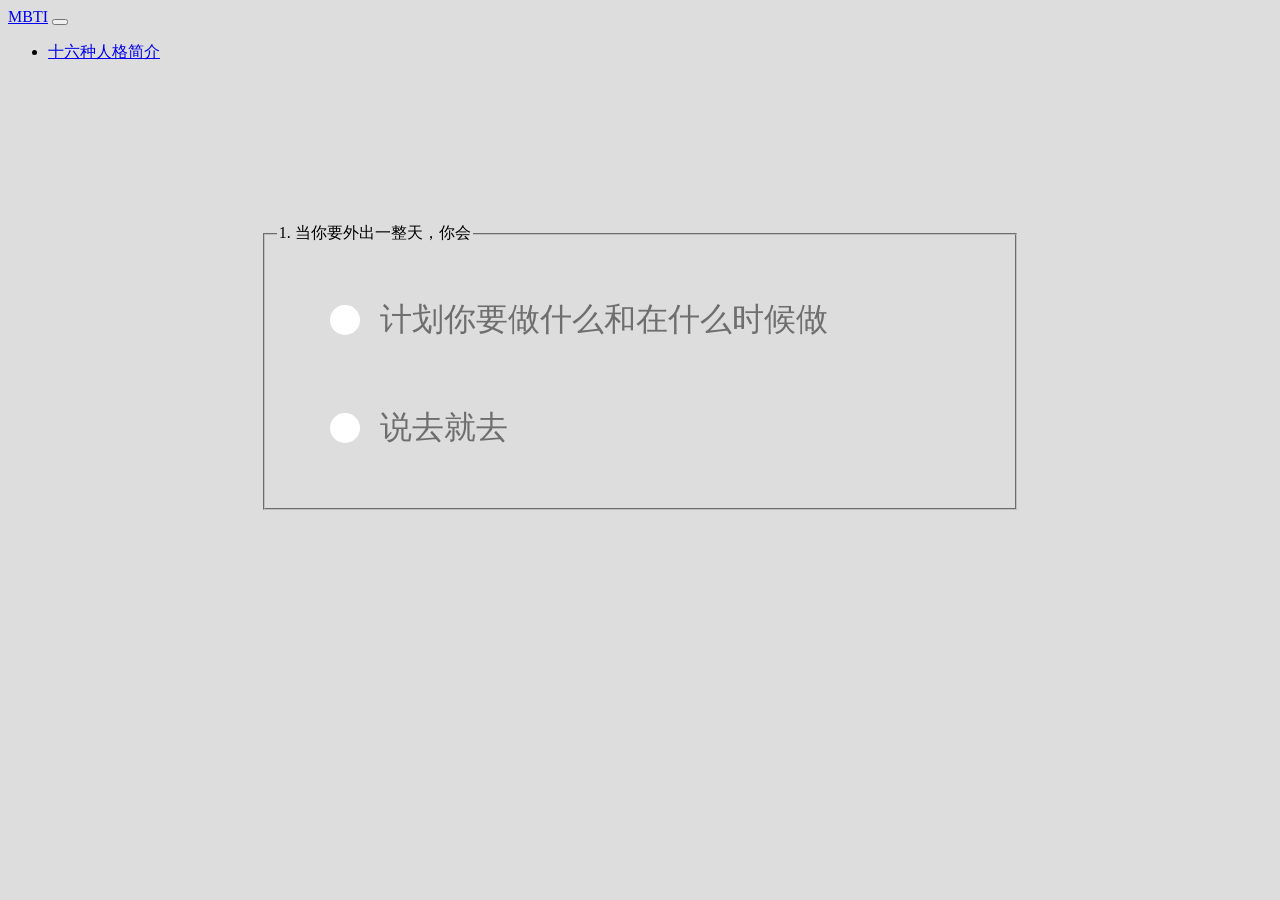
==== mbti-test.html @ 545f8bfc "refactor!：统一MBTI页面并重组静态资源 - 用一个数据驱动的详情页取代针对特定性格类型的静态页面 - 将顶级页面和第一方资源重命名为逗号分隔大小写格式 - 将脚本拆分为common、pag" ====
﻿<!doctype html>
<html lang="zh-CN">

<head>
    <meta charset="utf-8">
    <meta http-equiv="X-UA-Compatible" content="IE=edge">
    <meta name="description" content="MBTI 职业性格测试共 93 题，基于四个维度计算人格类型，并跳转到对应的人格解析页面。">
    <meta name="viewport" content="width=device-width, initial-scale=1.0, maximum-scale=1.0, user-scalable=no">
    <meta name="keywords" content="MBTI,MBTI测试,职业性格测试,人格测试">
    <link rel="canonical" href="https://mbti.msktmi.com/mbti-test.html">
    <title>MBTI 职业性格测试 - 93 题</title>
    <link rel="shortcut icon" href="./static/img/favicon.ico">
    <link rel="stylesheet" type="text/css" href="./static/css/site.css" />
    <link rel="stylesheet" href="./static/css/bootstrap.min.css">
    <link rel="stylesheet" href="./static/css/svgcheckbx.css">
    <script type="text/javascript" src="./static/js/vendor/jquery-3.7.1.min.js"></script>
    <script src="./static/js/vendor/bootstrap.min.js"></script>
    <script src="./static/js/common/scoring.js"></script>
    <script src="./static/js/pages/mbti-test.js"></script>
    <script src="./static/js/common/project-info.js"></script>
    <style>
        body {
            height: 100%;
            overflow: hidden;
        }

        .questionbox {
            display: flex;
            align-items: center;
            justify-content: center;
        }
    </style>
</head>

<body>
    <!-- 测试页只承载导航和题目容器，题目内容由 JS 动态生成。 -->
    <div class="navbar navbar-default" style="margin-bottom: 10em;">
        <div class="container">
            <div class="navbar-header">
                <a href="./index.html" class="navbar-brand">MBTI</a>
                <button class="navbar-toggle" type="button" data-toggle="collapse" data-target="#navbar-main"
                    aria-label="切换导航菜单">
                    <span class="icon-bar"></span>
                    <span class="icon-bar"></span>
                    <span class="icon-bar"></span>
                </button>
            </div>
            <div class="navbar-collapse collapse" id="navbar-main">
                <ul class="nav navbar-nav">
                    <li>
                        <a href="./personality-types.html">十六种人格简介</a>
                    </li>
                </ul>
            </div>
        </div>
    </div>

    <div class="container">
        <div class="questionbox">
            <!-- JS 会把 questions.json 渲染成一题一屏的单选表单。 -->
            <div class="flexWidth" id="mbtiquestion">
                <!-- topic -->
            </div>
        </div>
    </div>

</body>

</html>
---- static/css/site.css ----
/* 全站公共样式：统一背景图和基础间距。 */
body {
	background: #ddd url("/static/img/field.jpg") fixed no-repeat top left;
	-webkit-background-size: cover;
	-moz-background-size: cover;
	background-size: cover;
}

footer {
	/* 给页脚留出与主体内容的分隔空间。 */
	margin-top: 90px;
}

.flashes {
	/* 预留给提示消息的公共样式。 */
	margin-top: 90px;
	text-align: center;
}
---- static/css/svgcheckbx.css ----
/* 答题页选项样式：隐藏原生单选框，使用 SVG 描边动画表现选中状态。 */
*,
*:after,
*::before {
	-webkit-box-sizing: border-box;
	-moz-box-sizing: border-box;
	box-sizing: border-box;
}

body {
	-webkit-user-select: none;
	/* Chrome, Opera, Safari */
	-moz-user-select: none;
	/* Firefox */
	-ms-user-select: none;
	/* IE 10+ */
	user-select: none;
	/* Standard syntax */
}

/* 这里保留 ac-custom 作为命名空间，具体布局交由内部元素控制。 */

.ac-custom h2 {
	font-weight: 300;
	font-size: 2.5em;
	padding: 0 0 0.5em;
	color: #2c3e50;
}

.ac-custom ul,
.ac-custom ol {
	margin-left: 6%;
	list-style: none;
	padding: 0;
}

.ac-custom li {
	margin: 0 auto;
	padding: 2em 0;
	position: relative;
}

.ac-custom label {
	/* 文本左侧预留出图形控件的位置。 */
	display: inline-block;
	position: relative;
	font-size: 2em;
	padding: 0 0 0 60px;
	vertical-align: top;
	color: rgba(0, 0, 0, 0.5);
	cursor: pointer;
	-webkit-transition: color 0.3s;
	transition: color 0.3s;
}

.ac-custom input[type="checkbox"],
.ac-custom input[type="radio"],
.ac-custom label::before {
	width: 50px;
	height: 50px;
	top: 50%;
	left: 0;
	margin-top: -25px;
	position: absolute;
	cursor: pointer;
}

.ac-custom input[type="checkbox"],
.ac-custom input[type="radio"] {
	opacity: 0;
	-webkit-appearance: none;
	appearance: none;
	display: inline-block;
	vertical-align: middle;
	z-index: 100;
}

.ac-custom label::before {
	content: '';
	border: 4px solid #fff;
	-webkit-transition: opacity 0.3s;
	transition: opacity 0.3s;
}

.ac-radio label::before {
	border-radius: 50%;
}

.ac-custom input[type="checkbox"]:checked+label,
.ac-custom input[type="radio"]:checked+label {
	color: #fff;
}

.ac-custom input[type="checkbox"]:checked+label::before,
.ac-custom input[type="radio"]:checked+label::before {
	opacity: 0.8;
}

/* 通用 SVG 描边样式，所有动画路径都基于这套视觉规范。 */

.ac-custom svg {
	position: absolute;
	width: 40px;
	height: 40px;
	top: 50%;
	margin-top: -20px;
	left: 5px;
	pointer-events: none;
}

.ac-custom svg path {
	stroke: #fdfcd3;
	stroke-width: 13px;
	stroke-linecap: round;
	stroke-linejoin: round;
	fill: none;
}

/* 以下开始按控件类型细分尺寸和动画区域。 */

/* Circle */
.ac-circle input[type="checkbox"],
.ac-circle input[type="radio"],
.ac-circle label::before {
	width: 30px;
	height: 30px;
	margin-top: -15px;
	left: 10px;
	position: absolute;
}

.ac-circle label::before {
	background-color: #fff;
	border: none;
}

.ac-circle svg {
	width: 70px;
	height: 70px;
	margin-top: -35px;
	left: -10px;
}

.ac-circle svg path {
	stroke-width: 5px;
}

/* Box Fill */
.ac-boxfill svg path {
	stroke-width: 8px;
}

/* Swirl */
.ac-swirl svg path {
	stroke-width: 8px;
}

/* List */
.ac-list ol {
	list-style: decimal;
	list-style-position: inside;
}

.ac-list ol li {
	font-size: 2em;
	padding: 1em 1em 0 2em;
	text-indent: -40px;
}

.ac-list ol li label {
	font-size: 1em;
	text-indent: 0;
	padding-left: 30px;
}

.ac-list label::before {
	display: none;
}

.ac-list svg {
	width: 100%;
	height: 80px;
	left: 0;
	top: 1.2em;
	margin-top: 0px;
}

.ac-list svg path {
	stroke-width: 4px;
}

/* Media Queries */
@media screen and (max-width: 50em) {
	section {
		font-size: 80%;
	}

	.ac-custom h2 {
		font-size: 30px !important;
	}

	li {
		font-size: 70%;
	}

	.flexWidth {
		width: 100%;
		margin: 20px;
	}
}

@media screen and (min-width: 800px) {
	.flexWidth {
		width: 60%;
	}
}
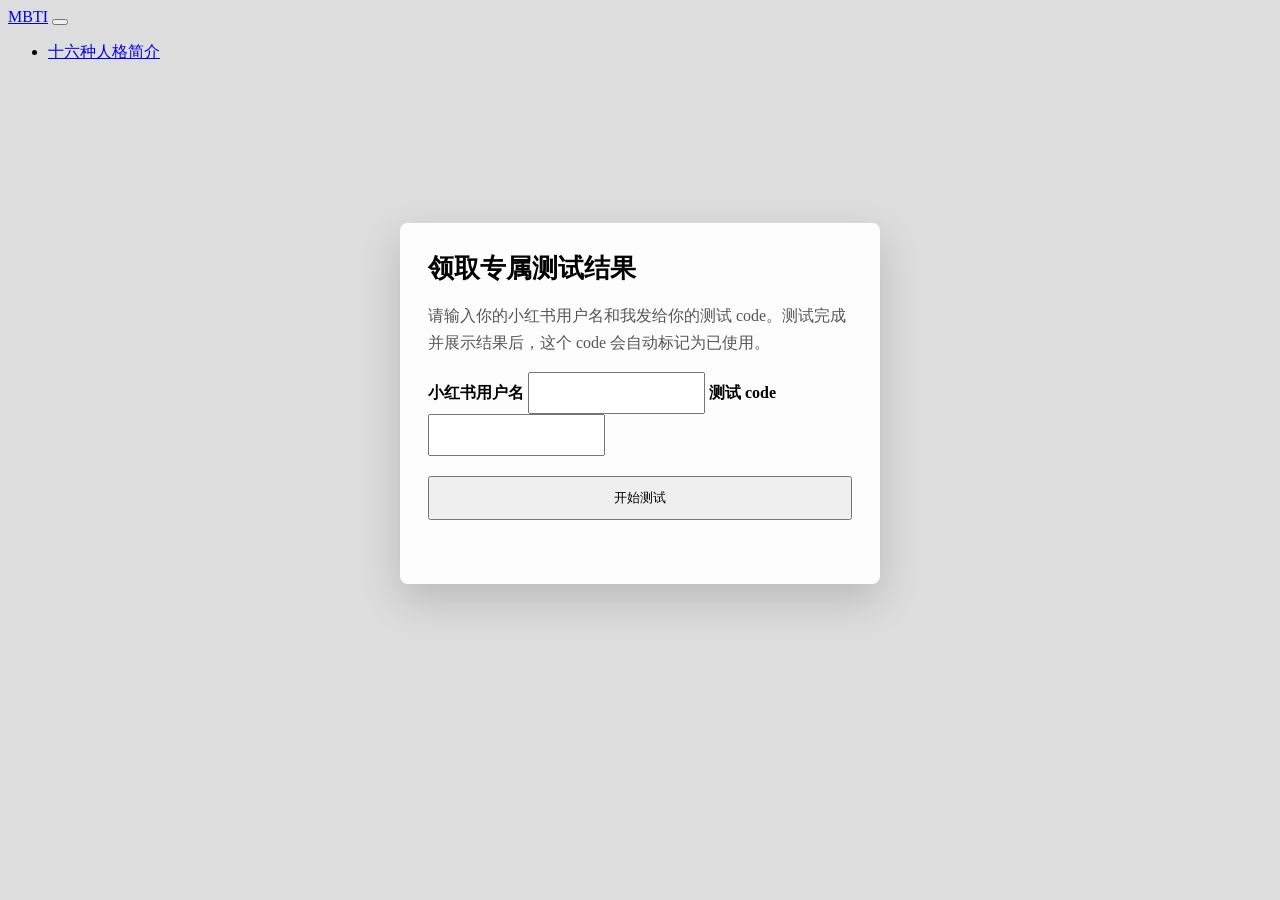
==== commit c6cf6d74: "Add gated MBTI lead capture flow" ====
--- a/mbti-test.html
+++ b/mbti-test.html
@@ -20,14 +20,57 @@
     <script src="./static/js/common/project-info.js"></script>
     <style>
         body {
-            height: 100%;
-            overflow: hidden;
+            min-height: 100%;
         }
 
         .questionbox {
             display: flex;
             align-items: center;
             justify-content: center;
+        }
+
+        .access-gate {
+            max-width: 480px;
+            margin: 0 auto 60px;
+            padding: 28px;
+            background: rgba(255, 255, 255, 0.94);
+            border-radius: 8px;
+            box-shadow: 0 16px 40px rgba(0, 0, 0, 0.16);
+        }
+
+        .access-gate h1 {
+            margin: 0 0 12px;
+            font-size: 26px;
+        }
+
+        .access-gate p {
+            color: #555;
+            line-height: 1.7;
+        }
+
+        .access-gate label {
+            margin-top: 14px;
+            font-weight: 600;
+        }
+
+        .access-gate input {
+            height: 42px;
+        }
+
+        .access-gate button {
+            width: 100%;
+            margin-top: 20px;
+            height: 44px;
+        }
+
+        .gate-message {
+            min-height: 24px;
+            margin-top: 12px;
+            color: #555;
+        }
+
+        .gate-message-error {
+            color: #b00020;
         }
     </style>
 </head>
@@ -56,7 +99,20 @@
     </div>
 
     <div class="container">
-        <div class="questionbox">
+        <section class="access-gate" id="access-gate">
+            <h1>领取专属测试结果</h1>
+            <p>请输入你的小红书用户名和我发给你的测试 code。测试完成并展示结果后，这个 code 会自动标记为已使用。</p>
+            <form id="access-form" autocomplete="off">
+                <label for="redbook-username">小红书用户名</label>
+                <input class="form-control" id="redbook-username" name="redbookUsername" type="text" required>
+                <label for="access-code">测试 code</label>
+                <input class="form-control" id="access-code" name="code" type="text" required>
+                <button class="btn btn-primary" id="gate-submit" type="submit">开始测试</button>
+                <div class="gate-message" id="gate-message" aria-live="polite"></div>
+            </form>
+        </section>
+
+        <div class="questionbox" id="test-area" style="display: none;">
             <!-- JS 会把 questions.json 渲染成一题一屏的单选表单。 -->
             <div class="flexWidth" id="mbtiquestion">
                 <!-- topic -->
@@ -66,4 +122,4 @@
 
 </body>
 
-</html>+</html>
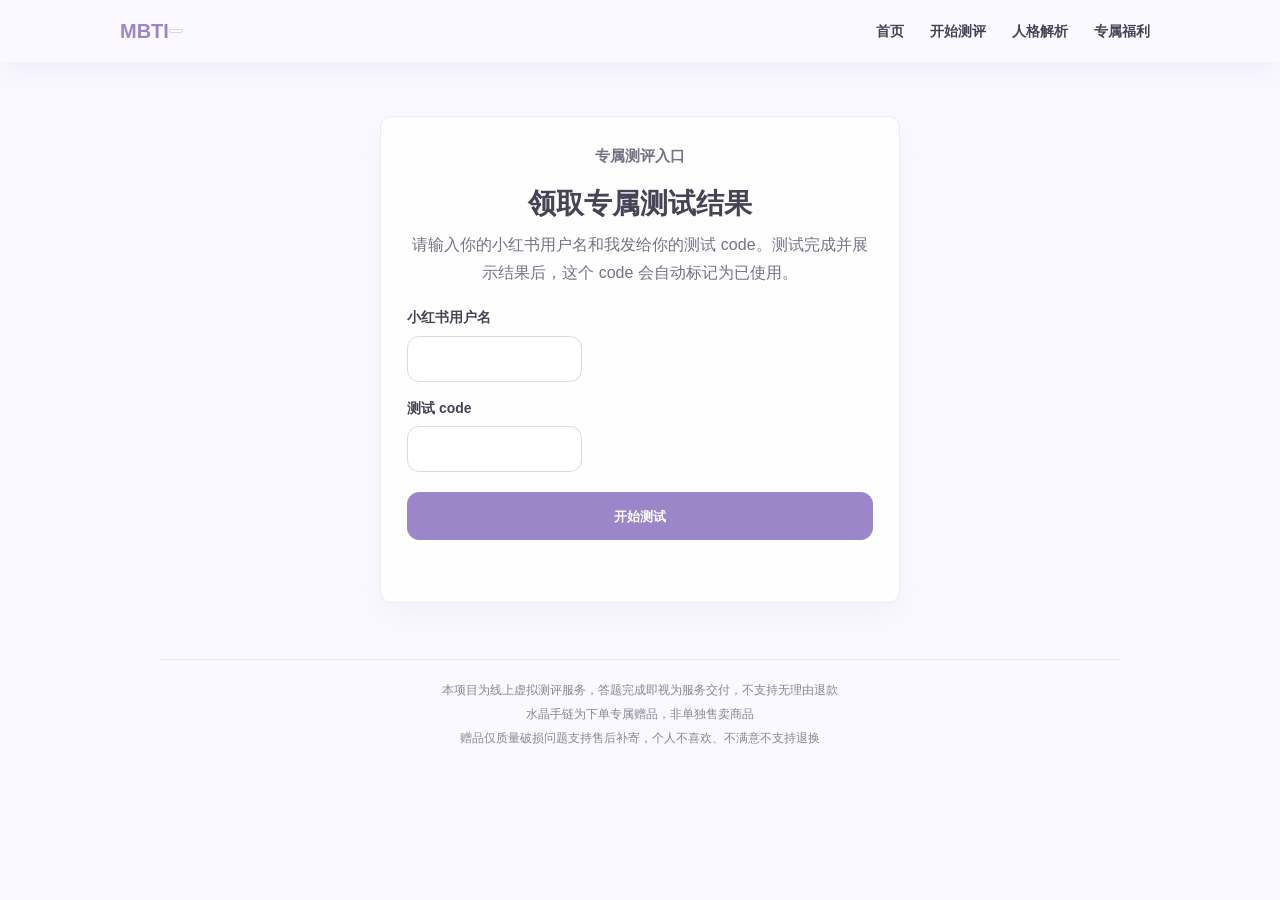
==== commit a5882aaf: "Redesign MBTI mobile-first UI" ====
--- a/mbti-test.html
+++ b/mbti-test.html
@@ -1,4 +1,4 @@
-﻿<!doctype html>
+<!doctype html>
 <html lang="zh-CN">
 
 <head>
@@ -10,74 +10,17 @@
     <link rel="canonical" href="https://mbti.msktmi.com/mbti-test.html">
     <title>MBTI 职业性格测试 - 93 题</title>
     <link rel="shortcut icon" href="./static/img/favicon.ico">
-    <link rel="stylesheet" type="text/css" href="./static/css/site.css" />
     <link rel="stylesheet" href="./static/css/bootstrap.min.css">
-    <link rel="stylesheet" href="./static/css/svgcheckbx.css">
-    <script type="text/javascript" src="./static/js/vendor/jquery-3.7.1.min.js"></script>
+    <link rel="stylesheet" href="./static/css/site.css">
+    <script src="./static/js/vendor/jquery-3.7.1.min.js"></script>
     <script src="./static/js/vendor/bootstrap.min.js"></script>
     <script src="./static/js/common/scoring.js"></script>
     <script src="./static/js/pages/mbti-test.js"></script>
     <script src="./static/js/common/project-info.js"></script>
-    <style>
-        body {
-            min-height: 100%;
-        }
-
-        .questionbox {
-            display: flex;
-            align-items: center;
-            justify-content: center;
-        }
-
-        .access-gate {
-            max-width: 480px;
-            margin: 0 auto 60px;
-            padding: 28px;
-            background: rgba(255, 255, 255, 0.94);
-            border-radius: 8px;
-            box-shadow: 0 16px 40px rgba(0, 0, 0, 0.16);
-        }
-
-        .access-gate h1 {
-            margin: 0 0 12px;
-            font-size: 26px;
-        }
-
-        .access-gate p {
-            color: #555;
-            line-height: 1.7;
-        }
-
-        .access-gate label {
-            margin-top: 14px;
-            font-weight: 600;
-        }
-
-        .access-gate input {
-            height: 42px;
-        }
-
-        .access-gate button {
-            width: 100%;
-            margin-top: 20px;
-            height: 44px;
-        }
-
-        .gate-message {
-            min-height: 24px;
-            margin-top: 12px;
-            color: #555;
-        }
-
-        .gate-message-error {
-            color: #b00020;
-        }
-    </style>
 </head>
 
 <body>
-    <!-- 测试页只承载导航和题目容器，题目内容由 JS 动态生成。 -->
-    <div class="navbar navbar-default" style="margin-bottom: 10em;">
+    <nav class="navbar navbar-default navbar-fixed-top">
         <div class="container">
             <div class="navbar-header">
                 <a href="./index.html" class="navbar-brand">MBTI</a>
@@ -89,17 +32,19 @@
                 </button>
             </div>
             <div class="navbar-collapse collapse" id="navbar-main">
-                <ul class="nav navbar-nav">
-                    <li>
-                        <a href="./personality-types.html">十六种人格简介</a>
-                    </li>
+                <ul class="site-nav-links">
+                    <li><a href="./index.html">首页</a></li>
+                    <li><a href="./mbti-test.html">开始测评</a></li>
+                    <li><a href="./personality-types.html">人格解析</a></li>
+                    <li><a href="./mbti-test.html">专属福利</a></li>
                 </ul>
             </div>
         </div>
-    </div>
+    </nav>
 
-    <div class="container">
-        <section class="access-gate" id="access-gate">
+    <main class="page-shell test-shell">
+        <section class="access-gate soft-card" id="access-gate">
+            <p class="gold-note">专属测评入口</p>
             <h1>领取专属测试结果</h1>
             <p>请输入你的小红书用户名和我发给你的测试 code。测试完成并展示结果后，这个 code 会自动标记为已使用。</p>
             <form id="access-form" autocomplete="off">
@@ -112,14 +57,39 @@
             </form>
         </section>
 
-        <div class="questionbox" id="test-area" style="display: none;">
-            <!-- JS 会把 questions.json 渲染成一题一屏的单选表单。 -->
-            <div class="flexWidth" id="mbtiquestion">
-                <!-- topic -->
+        <section class="questionbox" id="test-area" style="display: none;">
+            <div class="quiz-card soft-card" id="mbtiquestion">
+                <div class="quiz-progress">
+                    <div class="quiz-progress-copy">
+                        <span id="progress-text">第 1 / 93 题</span>
+                        <span id="progress-percent">0%</span>
+                    </div>
+                    <div class="quiz-progress-track" aria-hidden="true">
+                        <div class="quiz-progress-bar" id="progress-bar"></div>
+                    </div>
+                </div>
+
+                <form class="quiz-form" id="question-form" autocomplete="off">
+                    <fieldset>
+                        <legend id="question-title">题目加载中...</legend>
+                        <div class="quiz-options" id="question-options"></div>
+                    </fieldset>
+                </form>
+
+                <div class="quiz-actions">
+                    <button class="secondary-button" id="prev-question" type="button">上一题</button>
+                    <button class="primary-button" id="next-question" type="button">下一题</button>
+                </div>
+                <p class="quiz-message" id="quiz-message" aria-live="polite"></p>
             </div>
-        </div>
-    </div>
+        </section>
+    </main>
 
+    <footer class="compliance-footer">
+        <p>本项目为线上虚拟测评服务，答题完成即视为服务交付，不支持无理由退款</p>
+        <p>水晶手链为下单专属赠品，非单独售卖商品</p>
+        <p>赠品仅质量破损问题支持售后补寄，个人不喜欢、不满意不支持退换</p>
+    </footer>
 </body>
 
 </html>
--- a/static/css/site.css
+++ b/static/css/site.css
@@ -1,18 +1,558 @@
-/* 全站公共样式：统一背景图和基础间距。 */
+:root {
+	--color-primary: #9B86C9;
+	--color-bg: #FAF9FF;
+	--color-card: #E8DFF2;
+	--color-text: #444455;
+	--color-gold: #D4C298;
+	--color-white: #ffffff;
+	--color-line: #ddd7e9;
+	--color-muted: #777185;
+	--shadow-soft: 0 18px 42px rgba(155, 134, 201, 0.16);
+	--radius: 12px;
+	--font-main: "Source Han Rounded", "Source Han Sans CN", "PingFang SC", "Microsoft YaHei", sans-serif;
+	--font-en: "Montserrat", "Source Han Sans CN", "PingFang SC", sans-serif;
+}
+
+* {
+	box-sizing: border-box;
+}
+
+html {
+	min-height: 100%;
+	background: var(--color-bg);
+}
+
 body {
-	background: #ddd url("/static/img/field.jpg") fixed no-repeat top left;
-	-webkit-background-size: cover;
-	-moz-background-size: cover;
-	background-size: cover;
-}
-
-footer {
-	/* 给页脚留出与主体内容的分隔空间。 */
+	min-height: 100%;
+	margin: 0;
+	background: var(--color-bg);
+	color: var(--color-text);
+	font-family: var(--font-main);
+	font-size: 16px;
+	line-height: 1.75;
+	letter-spacing: 0;
+}
+
+a {
+	color: var(--color-primary);
+	text-decoration: none;
+}
+
+a:hover,
+a:focus {
+	color: var(--color-primary);
+	text-decoration: none;
+}
+
+img {
+	max-width: 100%;
+}
+
+.container {
+	width: min(100% - 32px, 1040px);
+	max-width: 1040px;
+	margin: 0 auto;
+	padding: 0;
+}
+
+.navbar.navbar-default {
+	min-height: 62px;
+	margin: 0;
+	border: 0;
+	border-radius: 0;
+	background: rgba(250, 249, 255, 0.82);
+	box-shadow: 0 10px 28px rgba(155, 134, 201, 0.1);
+	backdrop-filter: blur(16px);
+	-webkit-backdrop-filter: blur(16px);
+}
+
+.navbar-fixed-top {
+	position: sticky;
+	top: 0;
+	z-index: 1000;
+}
+
+.navbar .container {
+	display: flex;
+	align-items: center;
+	justify-content: space-between;
+	min-height: 62px;
+}
+
+.navbar-header {
+	float: none;
+	display: flex;
+	align-items: center;
+	justify-content: space-between;
+	width: 100%;
+}
+
+.navbar-default .navbar-brand {
+	height: auto;
+	padding: 0;
+	color: var(--color-primary);
+	font-family: var(--font-en);
+	font-size: 20px;
+	font-weight: 800;
+	line-height: 1;
+}
+
+.navbar-default .navbar-toggle {
+	margin: 0;
+	border: 1px solid rgba(155, 134, 201, 0.35);
+	border-radius: var(--radius);
+	background: rgba(255, 255, 255, 0.72);
+}
+
+.navbar-default .navbar-toggle .icon-bar {
+	background-color: var(--color-primary);
+}
+
+.navbar-collapse {
+	border: 0;
+	box-shadow: none;
+}
+
+.navbar-nav {
+	margin: 0;
+}
+
+.navbar-default .navbar-nav > li > a {
+	padding: 21px 12px;
+	color: var(--color-text);
+	font-size: 14px;
+	font-weight: 600;
+}
+
+.navbar-default .navbar-nav > li > a:hover,
+.navbar-default .navbar-nav > li > a:focus {
+	color: var(--color-primary);
+	background: transparent;
+}
+
+.site-nav-links {
+	display: flex;
+	align-items: center;
+	justify-content: center;
+	gap: 6px;
+	margin: 0;
+	padding: 0;
+	list-style: none;
+}
+
+.site-nav-links a {
+	display: inline-flex;
+	align-items: center;
+	min-height: 38px;
+	padding: 0 10px;
+	border-radius: var(--radius);
+	color: var(--color-text);
+	font-size: 14px;
+	font-weight: 600;
+}
+
+.site-nav-links a:hover,
+.site-nav-links a:focus {
+	background: rgba(232, 223, 242, 0.7);
+	color: var(--color-primary);
+}
+
+.page-shell {
+	width: min(100% - 32px, 960px);
+	margin: 0 auto;
+	padding: 34px 0 40px;
+}
+
+.hero-shell {
+	min-height: calc(100vh - 62px);
+	display: flex;
+	flex-direction: column;
+	justify-content: center;
+	gap: 24px;
+	padding-top: 34px;
+	text-align: center;
+}
+
+.hero-title {
+	margin: 0;
+	color: var(--color-text);
+	font-size: clamp(32px, 8vw, 62px);
+	font-weight: 900;
+	line-height: 1.12;
+}
+
+.hero-subtitle {
+	max-width: 680px;
+	margin: 0 auto;
+	color: var(--color-muted);
+	font-size: clamp(17px, 4.5vw, 24px);
+	line-height: 1.7;
+}
+
+.gold-note {
+	margin: 0;
+	color: var(--color-gold);
+	font-size: 15px;
+	font-weight: 800;
+}
+
+.primary-button,
+.secondary-button,
+.btn.btn-primary,
+.btn.btn-default {
+	display: inline-flex;
+	align-items: center;
+	justify-content: center;
+	min-height: 48px;
+	padding: 0 22px;
+	border: 1px solid var(--color-primary);
+	border-radius: var(--radius);
+	background: var(--color-primary);
+	color: var(--color-white);
+	font-weight: 800;
+	line-height: 1;
+	transition: transform 0.2s ease, box-shadow 0.2s ease, background 0.2s ease, color 0.2s ease;
+}
+
+.primary-button:hover,
+.primary-button:focus,
+.btn.btn-primary:hover,
+.btn.btn-primary:focus {
+	background: linear-gradient(135deg, #9B86C9, #b5a5d8);
+	color: var(--color-white);
+	box-shadow: 0 12px 28px rgba(155, 134, 201, 0.22);
+	transform: translateY(-1px);
+}
+
+.secondary-button,
+.btn.btn-default {
+	background: rgba(255, 255, 255, 0.82);
+	color: var(--color-primary);
+}
+
+.secondary-button:hover,
+.secondary-button:focus,
+.btn.btn-default:hover,
+.btn.btn-default:focus {
+	background: rgba(232, 223, 242, 0.9);
+	color: var(--color-primary);
+}
+
+.hero-cta {
+	width: min(100%, 360px);
+	min-height: 58px;
+	margin: 0 auto;
+	font-size: 18px;
+}
+
+.benefit-grid {
+	display: grid;
+	grid-template-columns: 1fr;
+	gap: 12px;
+	margin: 6px 0 0;
+}
+
+.benefit-card,
+.soft-card {
+	border: 1px solid rgba(155, 134, 201, 0.18);
+	border-radius: var(--radius);
+	background: rgba(232, 223, 242, 0.62);
+	box-shadow: 0 12px 30px rgba(155, 134, 201, 0.08);
+}
+
+.benefit-card {
+	padding: 16px 18px;
+	color: var(--color-text);
+	font-weight: 700;
+}
+
+.compliance-footer {
+	width: min(100% - 32px, 960px);
+	margin: 16px auto 28px;
+	padding: 18px;
+	border-top: 1px solid rgba(155, 134, 201, 0.16);
+	color: #8a8495;
+	font-size: 12px;
+	line-height: 1.8;
+	text-align: center;
+}
+
+.compliance-footer p {
+	margin: 2px 0;
+}
+
+.form-control {
+	height: 46px;
+	border: 1px solid var(--color-line);
+	border-radius: var(--radius);
+	box-shadow: none;
+	color: var(--color-text);
+}
+
+.form-control:focus {
+	border-color: var(--color-primary);
+	box-shadow: 0 0 0 3px rgba(155, 134, 201, 0.14);
+}
+
+.test-shell {
+	max-width: 720px;
+}
+
+.access-gate {
+	max-width: 520px;
+	margin: 0 auto;
+	padding: 26px;
+	background: rgba(255, 255, 255, 0.84);
+}
+
+.access-gate h1 {
+	margin: 8px 0 10px;
+	color: var(--color-text);
+	font-size: 28px;
+	font-weight: 900;
+	line-height: 1.22;
+	text-align: center;
+}
+
+.access-gate > p {
+	margin: 0 0 18px;
+	color: var(--color-muted);
+	text-align: center;
+}
+
+.access-gate label {
+	display: block;
+	margin: 14px 0 6px;
+	color: var(--color-text);
+	font-size: 14px;
+	font-weight: 800;
+}
+
+.access-gate button {
+	width: 100%;
+	margin-top: 20px;
+}
+
+.gate-message,
+.quiz-message {
+	min-height: 24px;
+	margin: 12px 0 0;
+	color: var(--color-muted);
+	font-size: 13px;
+	text-align: center;
+}
+
+.gate-message-error,
+.quiz-message-error {
+	color: #9a5f72;
+}
+
+.questionbox {
+	display: flex;
+	align-items: center;
+	justify-content: center;
+	width: 100%;
+}
+
+.quiz-card {
+	width: 100%;
+	padding: 22px;
+	background: rgba(255, 255, 255, 0.86);
+}
+
+.quiz-progress {
+	margin-bottom: 26px;
+}
+
+.quiz-progress-copy {
+	display: flex;
+	align-items: center;
+	justify-content: space-between;
+	margin-bottom: 10px;
+	color: var(--color-muted);
+	font-size: 13px;
+	font-weight: 800;
+}
+
+.quiz-progress-track {
+	height: 10px;
+	overflow: hidden;
+	border-radius: 999px;
+	background: rgba(232, 223, 242, 0.82);
+}
+
+.quiz-progress-bar {
+	width: 0;
+	height: 100%;
+	border-radius: 999px;
+	background: linear-gradient(90deg, var(--color-primary), var(--color-gold));
+	transition: width 0.24s ease;
+}
+
+.quiz-form fieldset {
+	margin: 0;
+	padding: 0;
+	border: 0;
+}
+
+.quiz-form legend {
+	display: block;
+	width: 100%;
+	margin: 0 0 22px;
+	padding: 0;
+	border: 0;
+	color: var(--color-text);
+	font-size: clamp(21px, 5.8vw, 30px);
+	font-weight: 900;
+	line-height: 1.45;
+	text-align: center;
+}
+
+.quiz-options {
+	display: grid;
+	gap: 12px;
+}
+
+.quiz-option {
+	position: relative;
+	display: block;
+	margin: 0;
+}
+
+.quiz-option input {
+	position: absolute;
+	inset: 0;
+	width: 100%;
+	height: 100%;
+	margin: 0;
+	opacity: 0;
+	cursor: pointer;
+}
+
+.quiz-option span {
+	display: flex;
+	align-items: center;
+	justify-content: center;
+	min-height: 58px;
+	padding: 14px 16px;
+	border: 1px solid var(--color-line);
+	border-radius: var(--radius);
+	background: var(--color-white);
+	color: var(--color-text);
+	font-size: 16px;
+	font-weight: 700;
+	line-height: 1.5;
+	text-align: center;
+	transition: background 0.2s ease, color 0.2s ease, border-color 0.2s ease, box-shadow 0.2s ease;
+}
+
+.quiz-option:hover span {
+	border-color: var(--color-primary);
+	box-shadow: 0 10px 22px rgba(155, 134, 201, 0.1);
+}
+
+.quiz-option input:checked + span {
+	border-color: var(--color-primary);
+	background: var(--color-primary);
+	color: var(--color-white);
+}
+
+.quiz-actions {
+	display: grid;
+	grid-template-columns: 1fr 1fr;
+	gap: 12px;
+	margin-top: 22px;
+}
+
+.quiz-actions button {
+	width: 100%;
+}
+
+.quiz-actions button:disabled {
+	border-color: #ded9e8;
+	background: #f1eef7;
+	color: #aaa4b6;
+	box-shadow: none;
+	cursor: not-allowed;
+	transform: none;
+}
+
+.flashes {
 	margin-top: 90px;
-}
-
-.flashes {
-	/* 预留给提示消息的公共样式。 */
-	margin-top: 90px;
-	text-align: center;
-}+	text-align: center;
+}
+
+@media (min-width: 768px) {
+	.navbar-header {
+		width: auto;
+	}
+
+	.navbar-collapse.collapse {
+		display: block !important;
+		height: auto !important;
+		padding: 0;
+		overflow: visible !important;
+	}
+
+	.benefit-grid {
+		grid-template-columns: repeat(4, 1fr);
+	}
+
+	.page-shell {
+		padding-top: 54px;
+	}
+}
+
+@media (max-width: 767px) {
+	.container,
+	.page-shell,
+	.compliance-footer {
+		width: min(100% - 28px, 560px);
+	}
+
+	.navbar .container {
+		display: block;
+		padding: 0;
+	}
+
+	.navbar-header {
+		min-height: 62px;
+	}
+
+	.navbar-collapse {
+		padding: 0 0 12px;
+	}
+
+	.navbar-nav > li > a,
+	.navbar-default .navbar-nav > li > a {
+		padding: 10px 0;
+		text-align: center;
+	}
+
+	.site-nav-links {
+		flex-wrap: wrap;
+		padding-bottom: 12px;
+	}
+
+	.site-nav-links a {
+		font-size: 13px;
+		padding: 0 8px;
+	}
+
+	.hero-shell {
+		min-height: auto;
+		padding-top: 46px;
+	}
+
+	.access-gate,
+	.quiz-card {
+		padding: 20px;
+	}
+
+	.quiz-actions {
+		position: sticky;
+		bottom: 10px;
+		padding-top: 4px;
+		background: linear-gradient(rgba(250, 249, 255, 0), var(--color-bg) 36%);
+	}
+}
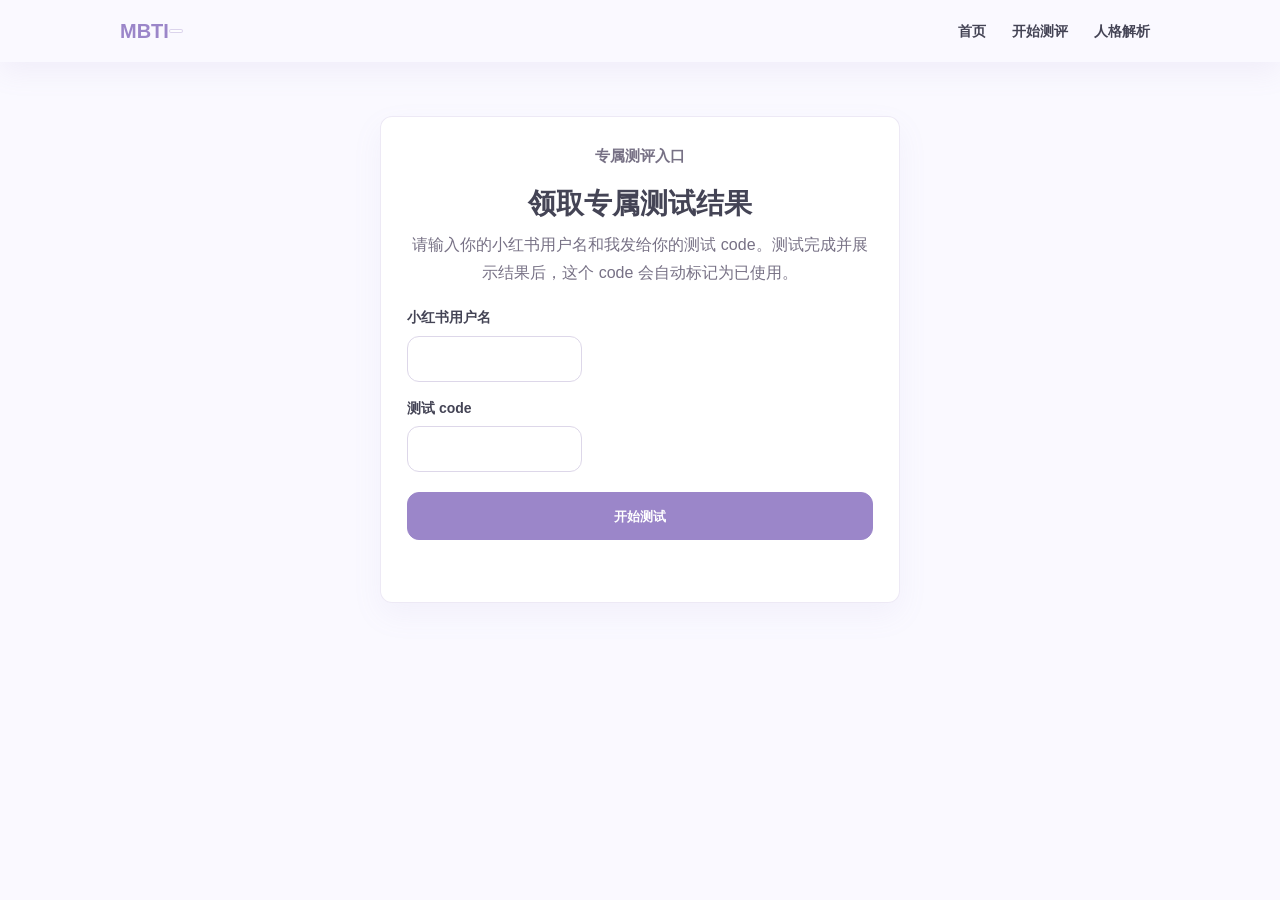
==== commit f79b8a8c: "Polish MBTI UI content and personality art" ====
--- a/mbti-test.html
+++ b/mbti-test.html
@@ -10,13 +10,13 @@
     <link rel="canonical" href="https://mbti.msktmi.com/mbti-test.html">
     <title>MBTI 职业性格测试 - 93 题</title>
     <link rel="shortcut icon" href="./static/img/favicon.ico">
-    <link rel="stylesheet" href="./static/css/bootstrap.min.css">
-    <link rel="stylesheet" href="./static/css/site.css">
-    <script src="./static/js/vendor/jquery-3.7.1.min.js"></script>
-    <script src="./static/js/vendor/bootstrap.min.js"></script>
-    <script src="./static/js/common/scoring.js"></script>
-    <script src="./static/js/pages/mbti-test.js"></script>
-    <script src="./static/js/common/project-info.js"></script>
+    <link rel="stylesheet" href="./static/css/bootstrap.min.css?v=20260515-ui2">
+    <link rel="stylesheet" href="./static/css/site.css?v=20260515-ui2">
+    <script src="./static/js/vendor/jquery-3.7.1.min.js?v=20260515-ui2"></script>
+    <script src="./static/js/vendor/bootstrap.min.js?v=20260515-ui2"></script>
+    <script src="./static/js/common/scoring.js?v=20260515-ui2"></script>
+    <script src="./static/js/pages/mbti-test.js?v=20260515-ui2"></script>
+    <script src="./static/js/common/project-info.js?v=20260515-ui2"></script>
 </head>
 
 <body>
@@ -36,7 +36,6 @@
                     <li><a href="./index.html">首页</a></li>
                     <li><a href="./mbti-test.html">开始测评</a></li>
                     <li><a href="./personality-types.html">人格解析</a></li>
-                    <li><a href="./mbti-test.html">专属福利</a></li>
                 </ul>
             </div>
         </div>
@@ -85,11 +84,6 @@
         </section>
     </main>
 
-    <footer class="compliance-footer">
-        <p>本项目为线上虚拟测评服务，答题完成即视为服务交付，不支持无理由退款</p>
-        <p>水晶手链为下单专属赠品，非单独售卖商品</p>
-        <p>赠品仅质量破损问题支持售后补寄，个人不喜欢、不满意不支持退换</p>
-    </footer>
 </body>
 
 </html>
--- a/static/css/site.css
+++ b/static/css/site.css
@@ -25,7 +25,7 @@
 body {
 	min-height: 100%;
 	margin: 0;
-	background: var(--color-bg);
+	background: var(--color-bg) !important;
 	color: var(--color-text);
 	font-family: var(--font-main);
 	font-size: 16px;
@@ -60,7 +60,7 @@
 	margin: 0;
 	border: 0;
 	border-radius: 0;
-	background: rgba(250, 249, 255, 0.82);
+	background: rgba(250, 249, 255, 0.88) !important;
 	box-shadow: 0 10px 28px rgba(155, 134, 201, 0.1);
 	backdrop-filter: blur(16px);
 	-webkit-backdrop-filter: blur(16px);
@@ -77,6 +77,10 @@
 	align-items: center;
 	justify-content: space-between;
 	min-height: 62px;
+	width: min(100% - 32px, 1040px);
+	max-width: 1040px;
+	margin: 0 auto;
+	padding: 0;
 }
 
 .navbar-header {
@@ -111,6 +115,7 @@
 .navbar-collapse {
 	border: 0;
 	box-shadow: none;
+	padding: 0;
 }
 
 .navbar-nav {
@@ -249,7 +254,8 @@
 	display: grid;
 	grid-template-columns: 1fr;
 	gap: 12px;
-	margin: 6px 0 0;
+	width: min(100%, 820px);
+	margin: 8px auto 0;
 }
 
 .benefit-card,
@@ -261,9 +267,15 @@
 }
 
 .benefit-card {
-	padding: 16px 18px;
+	display: flex;
+	align-items: center;
+	justify-content: center;
+	min-height: 92px;
+	padding: 18px;
 	color: var(--color-text);
 	font-weight: 700;
+	line-height: 1.55;
+	text-align: center;
 }
 
 .compliance-footer {
@@ -302,7 +314,7 @@
 	max-width: 520px;
 	margin: 0 auto;
 	padding: 26px;
-	background: rgba(255, 255, 255, 0.84);
+	background: rgba(255, 255, 255, 0.9);
 }
 
 .access-gate h1 {
@@ -311,6 +323,10 @@
 	font-size: 28px;
 	font-weight: 900;
 	line-height: 1.22;
+	text-align: center;
+}
+
+.access-gate .gold-note {
 	text-align: center;
 }
 
@@ -495,7 +511,7 @@
 	}
 
 	.benefit-grid {
-		grid-template-columns: repeat(4, 1fr);
+		grid-template-columns: repeat(3, minmax(0, 1fr));
 	}
 
 	.page-shell {
@@ -513,6 +529,7 @@
 	.navbar .container {
 		display: block;
 		padding: 0;
+		width: min(100% - 28px, 560px);
 	}
 
 	.navbar-header {
